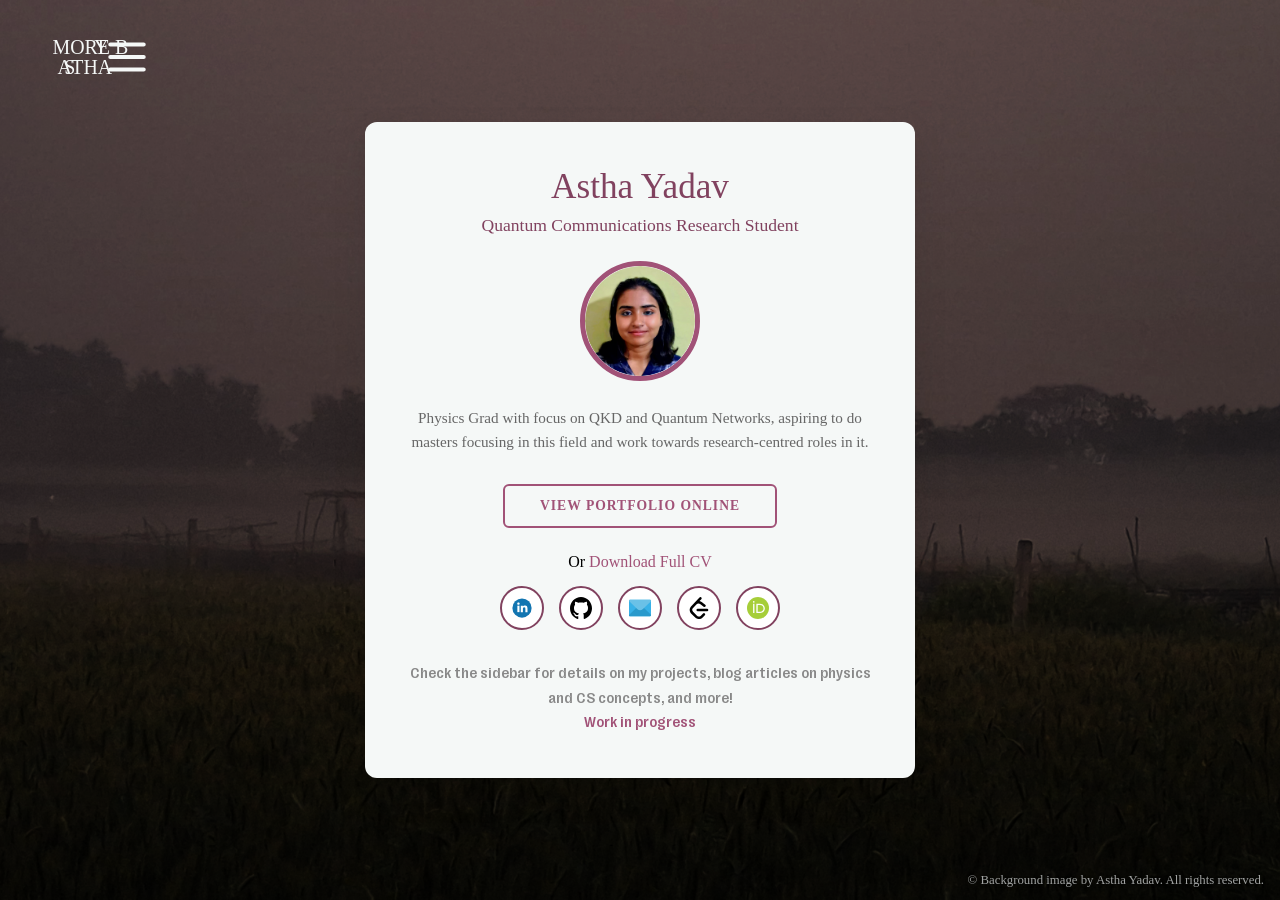
==== index.html @ 4293259c "issues in inwork html, 2.0" ====
<!DOCTYPE html>
<html lang="en">
<head>
  <meta charset="UTF-8">
  <meta name="viewport" content="width=device-width, initial-scale=1.0">
  <title>asthayadav</title>
  <link rel="stylesheet" href="assets/css/style.css">
  <link rel="icon" type="image/svg+xml" href="images/icons/favicon.svg">
  <script src="assets/js/main.js"></script>
</head>
<body>

  <div id="mySidebar" class="sidebar">
    <div class="closebtn" onclick="closeNav()">
      <img src="images/icons/close-button-berry-big.svg", width="30", height="30", alt="Close Button">
    </div>
    <div>
      <a href="https://serpious.github.io/thoughts/_blog.html">Physics & CS Blog</a>
    </div>
    <div>
      <a href="https://serpious.github.io/projects/_projects.html">My Projects</a>
    </div>
    <div>
      <a href="https://serpious.github.io/thoughts/_thoughts.html">ash's musings</a>
    </div>
    <!-- <div>
      <a href="https://serpious.github.io/ashart/">ash's musings</a>
    </div> -->
  </div>

  <div id="main">
	<button class="openbtn" onclick="openNav()">
    <img src="images/icons/menu-button-4.svg", width="100", height="50", alt="Menu Button">
    <!-- <img src="images\icons\menu-button-white.svg", width="100", height="50"> -->
  </button>
  <div class="profile-card">
    <h1 class="title">Astha Yadav</h1>
    <p class="subtitle">Quantum Communications Research Student</p>
    
    <div class="avatar-container">
      <img src="images/profile.png" alt="Profile Picture" class="avatar">
    </div>

    <p class="bio">
        Physics Grad with focus on QKD and Quantum Networks, aspiring to do masters focusing in this field and work towards research-centred roles in it.
    </p>

    <a href="https://serpious.github.io/online-cv/" class="btn-portfolio">VIEW PORTFOLIO ONLINE</a><br>
    Or <a href = "astha_cv.pdf">Download Full CV</a><br>
    <!-- <a href="cv_15_july.pdf" target="_blank" class="btn-portfolio">ACADEMIC CV</a> -->

    <!-- Social Icons Container -->
    <div class="social-links">
      <!-- LinkedIn -->
      <a href="https://linkedin.com/in/asthaashray" target="_blank" rel="noopener noreferrer" class="social-icon" title="LinkedIn">
        <img src="images/icons/linkedin.svg" alt="LinkedIn">
      </a>

      <!-- GitHub -->
      <a href="https://github.com/serpious" target="_blank" rel="noopener noreferrer" class="social-icon" title="GitHub">
        <img src="images/icons/github.svg" alt="GitHub">
      </a>

      <!-- Mailto -->
      <a href="mailto:asthayadav@proton.me" class="social-icon" title="Email">
        <img src="images/icons/mail.svg" alt="Email">
      </a>

      <!-- LeetCode -->
      <a href="https://leetcode.com/u/serpious/" target="_blank" rel="noopener noreferrer" class="social-icon" title="LeetCode">
        <img src="images/icons/leetcode.svg" alt="LeetCode">
      </a>

      <!-- ORCID -->
      <a href="https://orcid.org/0009-0001-5132-0050" target="_blank" rel="noopener noreferrer" class="social-icon" title="ORCID">
        <img src="images/icons/orcid.svg" alt="ORCID">
      </a>
    </div>

    <span class="sans-text">
      Check the sidebar for details on my projects, blog articles on physics and CS concepts, and more! <br>
      <a href="/inwork.html">Work in progress</a>
    </span>
    
    <!-- Maybe I'll revert back to this if I want' -->
    <!-- <div class="footer-credits">
      <p>Background image taken and edited by me.</p>
    </div> -->
  </div>
  <div class="bg-copyright">
    &copy; Background image by Astha Yadav. All rights reserved.
  </div>
  </div>

</body>
</html>
---- assets/css/style.css ----
@font-face {
  font-family: 'Right Grotesk';
  src: url('../fonts/RightGrotesk-Medium.ttf') format('truetype');
  font-weight: normal;
  font-style: normal;
}

/* General Setup */
* {
  margin: 0;
  padding: 0;
  box-sizing: border-box;
  font-family: 'Roboto Serif', Georgia, serif;
}

body {
    min-height: 100vh;
    display: flex;
    justify-content: center;
    align-items: center;
    padding: 20px;
  
    background-image: url('/images/bg.webp');
    background-size: cover; 
    background-position: center;
    background-repeat: no-repeat;
    background-attachment: fixed; 
}

.sans-text {
  font-family: 'Right Grotesk', sans-serif;
  color: #888888;
  font-size: 0.95rem;
  line-height: 1.6;
  margin-bottom: 30px;
}

/* white profile card */
.profile-card {
  background: #f5f8f7;
  width: 100%;
  max-width: 550px;
  padding: 45px 40px;
  border-radius: 12px;
  box-shadow: 0 15px 35px rgba(0, 0, 0, 0.1);
  text-align: center;
  transition: opacity 0.3s ease, visibility 0.3s ease;
  opacity: 1;
  visibility: visible;
}

/* On mobile screens (< 600px), fade out when the hide-mobile class is added */
@media (max-width: 700px) {
  .profile-card.hide-mobile {
    opacity: 0;
    visibility: hidden;
    pointer-events: none; /* Prevents clicking links on the card while invisible */
  }
}

/* titles */
.title {
  /* font-family: 'Roboto Serif', Georgia, serif; */
  color: #81425f;
  font-size: 2.2rem;
  font-weight: 400;
  margin-bottom: 8px;
}

.subtitle {
  color: #81425f;
  font-size: 1.1rem;
  font-weight: 400;
  margin-bottom: 25px;
}

/* Any sort of site message */
.caution-message {
  font-family: 'Right Grotesk', sans-serif;
  color: rgba(255, 255, 255, 0.65);
}

/* Avatar Image */
.avatar-container {
  display: flex;
  justify-content: center;
  margin-bottom: 25px;
}

.avatar {
  width: 120px;
  height: 120px;
  border-radius: 50%;
  object-fit: cover;
  border: 5px solid #a15277;
}

/* Bio Text */
.bio {
  color: #666666;
  font-size: 0.95rem;
  line-height: 1.6;
  margin-bottom: 30px;
}

/* Button */
.btn-portfolio {
  display: inline-block;
  padding: 12px 35px;
  border: 2px solid #a15277;
  color: #a15277;
  text-decoration: none;
  font-weight: 600;
  font-size: 0.85rem;
  letter-spacing: 1px;
  border-radius: 6px;
  transition: all 0.3s ease;
  margin-bottom: 25px;
}

.btn-portfolio:hover {
  background-color: #81425f;
  color: #ffffff;
}

.home-button{
  font-family: 'Right Grotesk', sans-serif;
  position: fixed;
  top: 20px;
  left: 20px;
  font-size: 25px;
  cursor: pointer;
  background-color: transparent;
  color: rgba(245, 248, 247, 0.65);
  border-color: transparent;
  border-style: solid;
}

/* Footer Links */
.footer-credits {
  font-size: 0.8rem;
  color: #999999;
}

.footer-credits a {
  color: #888888;
  text-decoration: underline;
}

/* Social Links */
.social-links {
  display: flex;
  justify-content: center;
  align-items: center;
  gap: 15px; /* spacing bw*/
  margin-top: 15px;
  margin-bottom: 30px;
}

/* Circle Button Base */
.social-icon {
  width: 44px;
  height: 44px;
  border-radius: 50%;
  border: 2px solid #81425f;
  background-color: #ffffff;
  display: flex;
  justify-content: center;
  align-items: center;
  text-decoration: none;
  transition: all 0.3s ease;
  box-sizing: border-box;
}

/* Icon Images Inside Circles */
.social-icon img {
  width: 22px;
  height: 22px;
  object-fit: contain;
  transition: transform 0.2s ease, filter 0.3s ease;
}

/* Hover Effects */
.social-icon:hover {
  background-color: #81425f;
  transform: translateY(-3px);
  box-shadow: 0 5px 12px #a15277;
}

/* subtle icon zoom on hover */
.social-icon:hover img {
  transform: scale(1.1);
  /* inverts svg color */
  filter: brightness(0) invert(1); 
}

.home-icon:hover{
  transform: scale(1.1)
}

/* all links */
a {
  font-family: inherit;      
  color: #a15277;
  text-decoration: none;
  font-weight: 500;
  transition: color 0.2s ease;
}

/* Hover state*/
a:hover {
  color: #428164;
  text-decoration: underline;
}

/* Visited state */
a:visited {
  color: #a15277;
}

a.white-link,
a.white-link:visited {
  color: #f5f8f7;
  text-decoration: none;
}

/* Hover state for white links */
a.white-link:hover {
  color: #a15277;
  text-decoration: none; 
}

/* specially made this for the home button link </3 */
a.home-link,
a.home-link:visited {
  color: rgba(245, 248, 247, 0.65);
  text-decoration: none;
}
a.home-link:hover {
  color: rgba(245, 248, 247, 0.65); 
  text-decoration: none;
  font-size: larger;
}

/*Side bar*/
.sidebar {
  height: 100%;
  width: 0;
  position: fixed;
  top: 0;
  left: 0;
  background-color: #f5f8f7;
  overflow-x: hidden;
  transition: 0.5s;
  padding-top: 100px;
}

/* Sidebar Options */
.sidebar div {
  font-family:'Right Grotesk', sans-serif;
  padding: 8px 8px 8px 30px;
  font-size: 24px;
  display: block;
  transition: 0.5s;
  cursor: pointer;
}

/* Sidebar close button */
.sidebar .closebtn {
  position: absolute;
  top: 22px;
  right: 25px;
}

/* The open button */
.openbtn {
  position: fixed;
  top: 30px;
  left: 50px;
  font-size: 25px;
  cursor: pointer;
  background-color: transparent;
  color: #f5f8f7;
  border-color: transparent;
  border-style: solid;
}

#main {
  transition: margin-left .5s;
}

/* Copyright Footer */
.bg-copyright {
  position: fixed;
  bottom: 12px;
  right: 16px;
  font-size: 0.80rem;
  color: rgba(245, 248, 247, 0.65); /* semi-transparent */
  font-family: inherit;
  z-index: 100;
  pointer-events: none; /* so it doesn't block clicks on nearby links */
  text-shadow: 0 1px 3px rgba(0, 0, 0, 0.6); /* for added contrast */
}
/* I will it to bottom-center on mobile screens */

/* ==========================================
   Mobile Responsive Adjustments (< 600px)
   ========================================== */
@media (max-width: 600px) {
  
  /* Added viewport margin so background image is visible around the edges */
  body {
    padding: 16px; /* Prevents profile card from touching screen edges */
  }

  /* Made the white card compact */
  .profile-card {
    width: 100%;
    max-width: 100%;
    padding: 24px 18px; /* Reduced top/bottom and side padding */
    border-radius: 16px;
    
    /* Subtle translucency lets background hint through while keeping text readable */
    background: rgba(255, 255, 255, 0.95);
    -webkit-backdrop-filter: blur(8px); /*This is for iOS devices*/
    backdrop-filter: blur(8px); /* Glassmorphism blur effect */
    box-shadow: 0 8px 24px rgba(0, 0, 0, 0.15);
  }

  /* Scale down titles and text */
  .title {
    font-size: 1.6rem;
    margin-bottom: 4px;
  }

  .subtitle {
    font-size: 0.95rem;
    margin-bottom: 18px;
  }

  /* Smaller Avatar Image */
  .avatar {
    width: 90px;
    height: 90px;
    border-width: 3px;
  }

  /* Bio Text Padding & Size */
  .bio {
    font-size: 0.88rem;
    line-height: 1.5;
    margin-bottom: 20px;
  }

  /* Full-Width Button for Easy Tapping */
  .btn-portfolio {
    display: block;
    width: 100%;
    padding: 12px 0;
    text-align: center;
    font-size: 0.85rem;
  }

  /* Tighter Social Links Spacing */
  .social-links {
    gap: 12px;
    margin-top: 20px;
    margin-bottom: 20px;
  }

  .social-icon {
    width: 40px;
    height: 40px;
  }

  .social-icon img {
    width: 20px;
    height: 20px;
  }

  .bg-copyright {
    right: auto;
    left: 50%;
    transform: translateX(-50%);
    bottom: 8px;
    white-space: nowrap;
  }


}
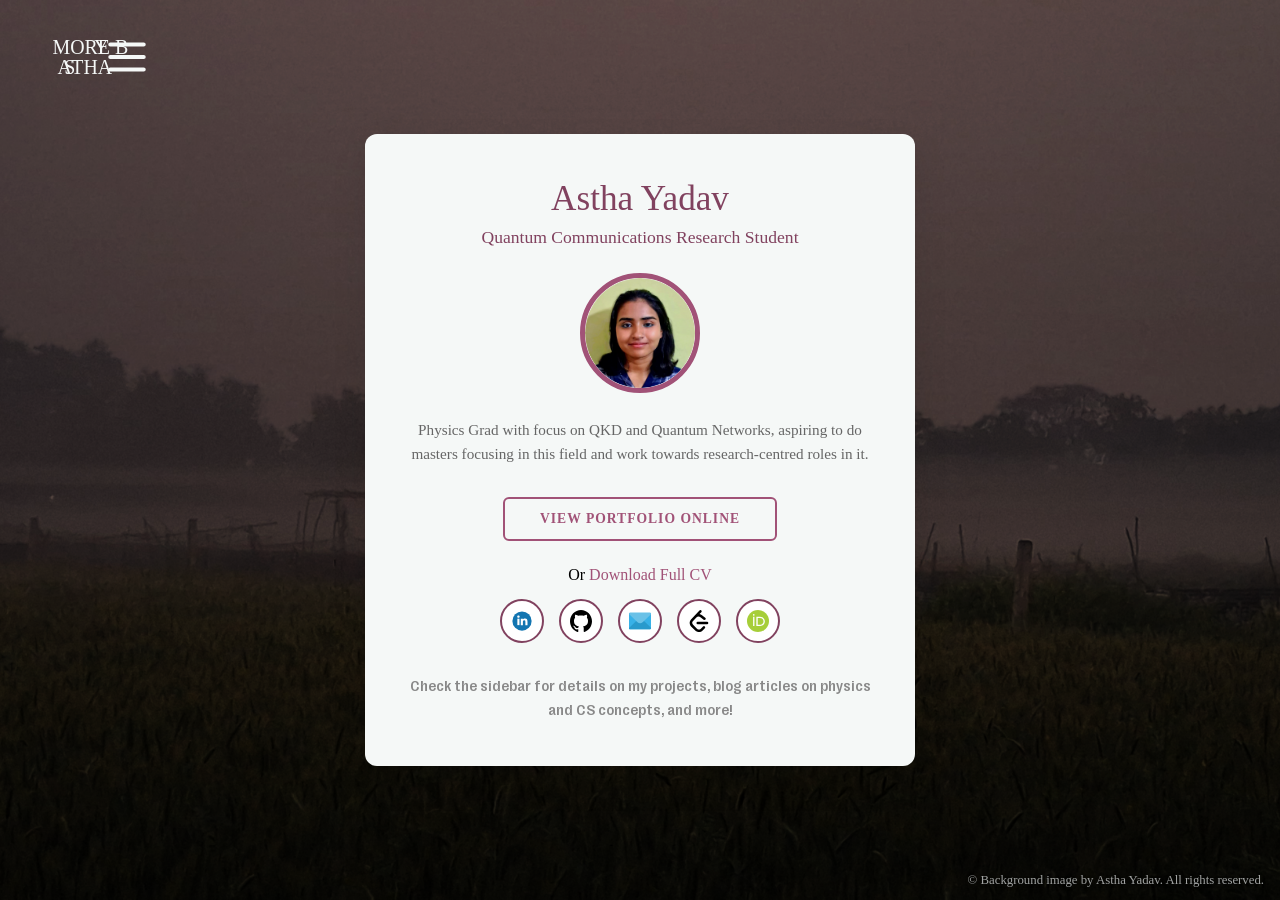
==== commit 4db689b9: "inwork html, fix 3" ====
--- a/index.html
+++ b/index.html
@@ -78,8 +78,7 @@
     </div>
 
     <span class="sans-text">
-      Check the sidebar for details on my projects, blog articles on physics and CS concepts, and more! <br>
-      <a href="/inwork.html">Work in progress</a>
+      Check the sidebar for details on my projects, blog articles on physics and CS concepts, and more!
     </span>
     
     <!-- Maybe I'll revert back to this if I want' -->
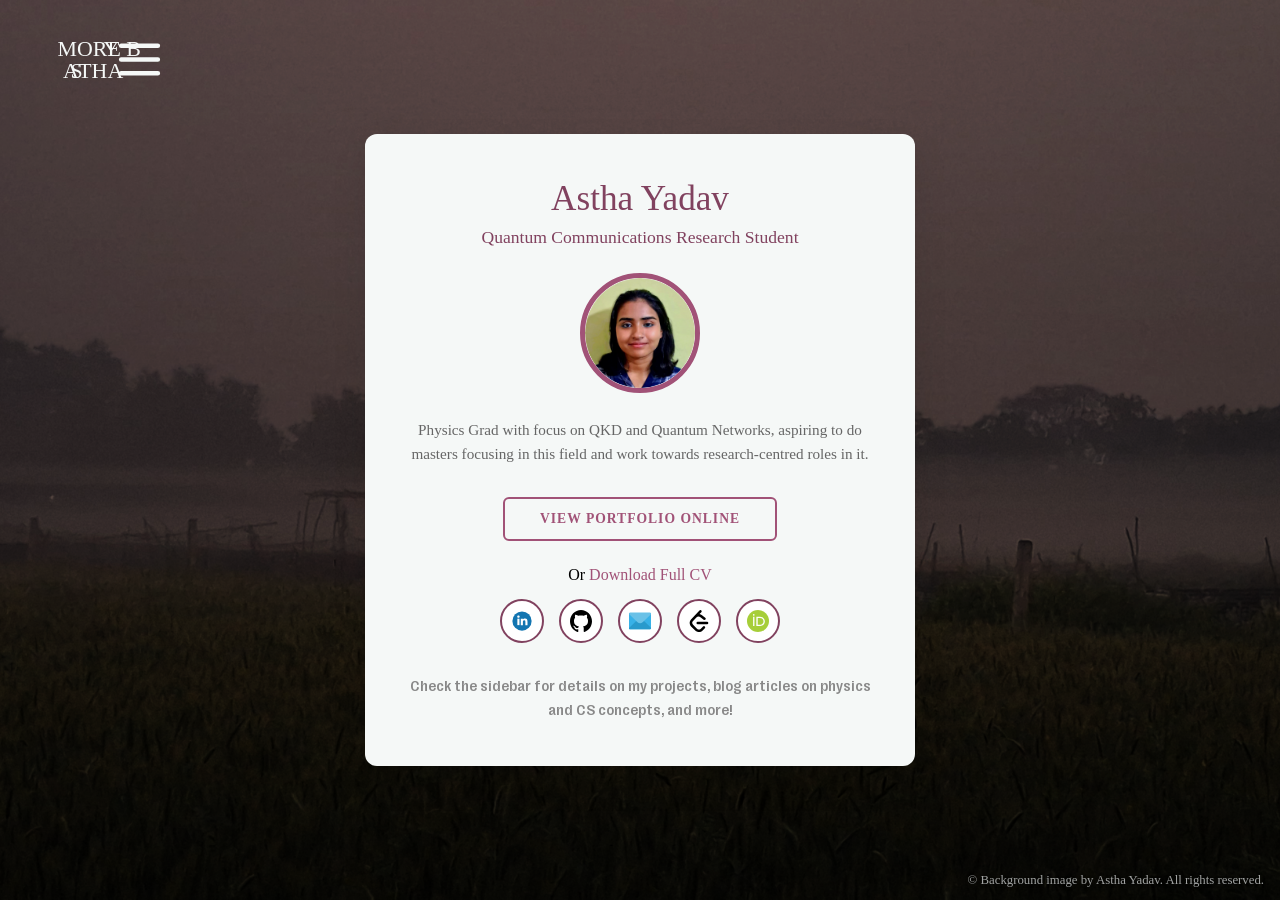
==== commit eb2b6bde: "making the menu icon slightly larger" ====
--- a/index.html
+++ b/index.html
@@ -15,7 +15,7 @@
       <img src="images/icons/close-button-berry-big.svg", width="30", height="30", alt="Close Button">
     </div>
     <div>
-      <a href="https://serpious.github.io/thoughts/_blog.html">Physics & CS Blog</a>
+      <a href="https://serpious.github.io/blog/_blog.html">Physics & CS Blog</a>
     </div>
     <div>
       <a href="https://serpious.github.io/projects/_projects.html">My Projects</a>
@@ -30,7 +30,7 @@
 
   <div id="main">
 	<button class="openbtn" onclick="openNav()">
-    <img src="images/icons/menu-button-4.svg", width="100", height="50", alt="Menu Button">
+    <img src="images/icons/menu-button-4.svg", width="120", height="55", alt="Menu Button">
     <!-- <img src="images\icons\menu-button-white.svg", width="100", height="50"> -->
   </button>
   <div class="profile-card">
--- a/assets/css/style.css
+++ b/assets/css/style.css
@@ -27,6 +27,22 @@
     background-attachment: fixed; 
 }
 
+body.others{
+  min-height: 100vh;
+  display: flex;
+  justify-content: center;
+  align-items: center;
+  padding: 20px;
+
+  background-image: url('/images/bg.webp');
+  background-size: cover; 
+  background-position: center;
+  background-repeat: no-repeat;
+  background-attachment: fixed; 
+  -webkit-backdrop-filter: blur(8px); /*This is for iOS devices*/
+  backdrop-filter: blur(8px)
+}
+
 .sans-text {
   font-family: 'Right Grotesk', sans-serif;
   color: #888888;
@@ -195,7 +211,7 @@
 }
 
 .home-icon:hover{
-  transform: scale(1.1)
+  transform: scale(1.01)
 }
 
 /* all links */
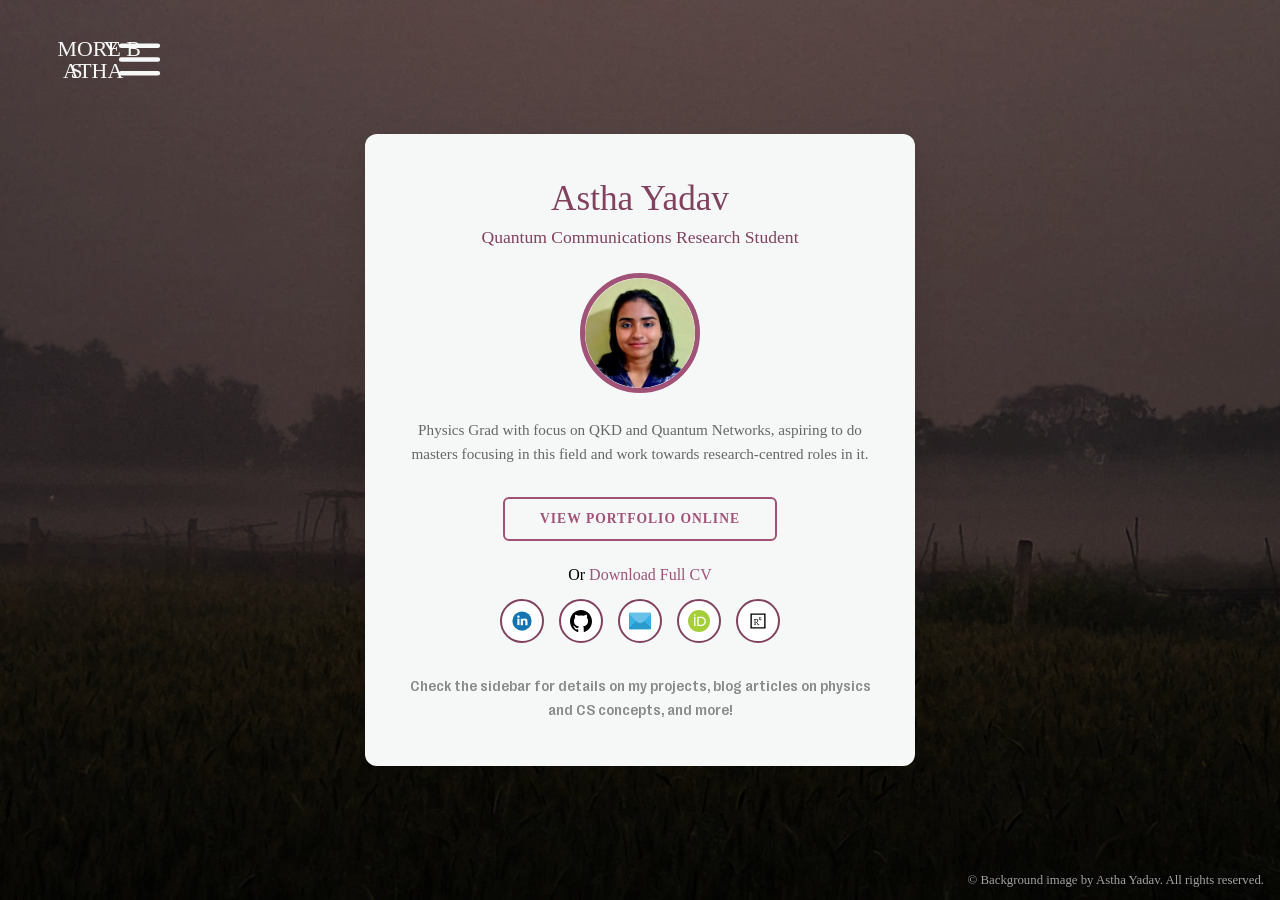
==== commit 10b14d12: "updated CV, added researchgate link" ====
--- a/index.html
+++ b/index.html
@@ -30,7 +30,7 @@
 
   <div id="main">
 	<button class="openbtn" onclick="openNav()">
-    <img src="images/icons/menu-button-4.svg", width="120", height="55", alt="Menu Button">
+    <img class = "menu-icon" src="images/icons/menu-button-4.svg" alt="Menu Button">
     <!-- <img src="images\icons\menu-button-white.svg", width="100", height="50"> -->
   </button>
   <div class="profile-card">
@@ -66,15 +66,22 @@
         <img src="images/icons/mail.svg" alt="Email">
       </a>
 
-      <!-- LeetCode -->
+      <!-- LeetCode
       <a href="https://leetcode.com/u/serpious/" target="_blank" rel="noopener noreferrer" class="social-icon" title="LeetCode">
         <img src="images/icons/leetcode.svg" alt="LeetCode">
-      </a>
+      </a> -->
 
       <!-- ORCID -->
       <a href="https://orcid.org/0009-0001-5132-0050" target="_blank" rel="noopener noreferrer" class="social-icon" title="ORCID">
         <img src="images/icons/orcid.svg" alt="ORCID">
       </a>
+
+      <!-- ORCID -->
+      <a href="https://www.researchgate.net/profile/Astha-Yadav-11" target="_blank" rel="noopener noreferrer" class="social-icon" title="ORCID">
+        <img src="images/icons/researchgate.svg" alt="ORCID">
+      </a>
+
+
     </div>
 
     <span class="sans-text">
--- a/assets/css/style.css
+++ b/assets/css/style.css
@@ -64,15 +64,7 @@
   opacity: 1;
   visibility: visible;
 }
-
-/* On mobile screens (< 600px), fade out when the hide-mobile class is added */
-@media (max-width: 700px) {
-  .profile-card.hide-mobile {
-    opacity: 0;
-    visibility: hidden;
-    pointer-events: none; /* Prevents clicking links on the card while invisible */
-  }
-}
+/* it fades out on smaller width screens, code in mobile section */
 
 /* titles */
 .title {
@@ -319,9 +311,24 @@
 }
 /* I will it to bottom-center on mobile screens */
 
+img.menu-icon {
+  width: 120px;
+  height: 55px;
+}
+
 /* ==========================================
-   Mobile Responsive Adjustments (< 600px)
+   Mobile Responsive Adjustments
    ========================================== */
+
+/* fade out when the hide-mobile class is added */
+@media (max-width: 700px) {
+  .profile-card.hide-mobile {
+    opacity: 0;
+    visibility: hidden;
+    pointer-events: none; /* Prevents clicking links on the card while invisible */
+  }
+}
+
 @media (max-width: 600px) {
   
   /* Added viewport margin so background image is visible around the edges */
@@ -329,9 +336,17 @@
     padding: 16px; /* Prevents profile card from touching screen edges */
   }
 
+  #main {
+    margin-left: 0 !important;
+  }
+  
+  /* Ensure profile card stays perfectly centered */
+  .profile-card {
+    margin: 0 auto;
+  }
+
   /* Made the white card compact */
   .profile-card {
-    width: 100%;
     max-width: 100%;
     padding: 24px 18px; /* Reduced top/bottom and side padding */
     border-radius: 16px;
@@ -343,7 +358,17 @@
     box-shadow: 0 8px 24px rgba(0, 0, 0, 0.15);
   }
 
-  /* Scale down titles and text */
+  /* scaling down text and headings and all*/
+  .profile-card h1 {
+    font-size: 1.4rem;
+    margin-bottom: 8px;
+  }
+
+  .profile-card p {
+    font-size: 0.9rem;
+    line-height: 1.4;
+  }
+
   .title {
     font-size: 1.6rem;
     margin-bottom: 4px;
@@ -354,21 +379,28 @@
     margin-bottom: 18px;
   }
 
-  /* Smaller Avatar Image */
-  .avatar {
-    width: 90px;
-    height: 90px;
-    border-width: 3px;
-  }
-
-  /* Bio Text Padding & Size */
   .bio {
     font-size: 0.88rem;
     line-height: 1.5;
     margin-bottom: 20px;
   }
 
-  /* Full-Width Button for Easy Tapping */
+  .bg-copyright {
+    right: auto;
+    left: 50%;
+    transform: translateX(-50%);
+    bottom: 8px;
+    white-space: nowrap;
+  }
+
+  /* tighter social links spacing */
+  .social-links {
+    gap: 12px;
+    margin-top: 20px;
+    margin-bottom: 20px;
+  }
+
+  /* Full-width button for easy tapping */
   .btn-portfolio {
     display: block;
     width: 100%;
@@ -377,11 +409,28 @@
     font-size: 0.85rem;
   }
 
-  /* Tighter Social Links Spacing */
-  .social-links {
-    gap: 12px;
-    margin-top: 20px;
-    margin-bottom: 20px;
+  /* scale down visual elements ie menu, sidebar, icons */
+  img.menu-icon {
+    width: 100px;
+    height: auto; /* to maintain aspect ratio and have no stretching */
+  }
+
+  .openbtn {
+    position: fixed;
+    top: 30px;
+    left: 50px;
+    font-size: 25px;
+    cursor: pointer;
+    background-color: transparent;
+    color: #f5f8f7;
+    border-color: transparent;
+    border-style: solid;
+  }
+
+  .avatar {
+    width: 90px;
+    height: 90px;
+    border-width: 3px;
   }
 
   .social-icon {
@@ -392,6 +441,73 @@
   .social-icon img {
     width: 20px;
     height: 20px;
+  }
+  
+.sans-text {
+  font-family: 'Right Grotesk', sans-serif;
+  color: #888888;
+  font-size: 0.85rem;
+  line-height: 1.6;
+  margin-bottom: 30px;
+}
+}
+
+
+@media (max-width: 450px) {
+
+  /* Added viewport margin so background image is visible around the edges */
+  body {
+    padding: 16px; /* Prevents profile card from touching screen edges */
+  }
+
+  #main {
+    margin-left: 0 !important;
+  }
+  
+  /* Ensure profile card stays perfectly centered */
+  .profile-card {
+    margin: 0 auto;
+  }
+
+  /* Made the white card compact */
+  .profile-card {
+    max-width: 85%;
+    padding: 15px 15px; /* Reduced top/bottom and side padding */
+    border-radius: 16px;
+    
+    /* Subtle translucency lets background hint through while keeping text readable */
+    background: rgba(255, 255, 255, 0.95);
+    -webkit-backdrop-filter: blur(8px); /*This is for iOS devices*/
+    backdrop-filter: blur(8px); /* Glassmorphism blur effect */
+    box-shadow: 0 8px 24px rgba(0, 0, 0, 0.15);
+  }
+
+  /* scaling down text and headings and all*/
+  .profile-card h1 {
+    font-size: 1.3rem;
+    margin-bottom: 8px;
+  }
+
+  .profile-card p {
+    font-size: 0.9rem;
+    line-height: 1.4;
+  }
+
+  
+  .title {
+    font-size: 1.6rem;
+    margin-bottom: 4px;
+  }
+
+  .subtitle {
+    font-size: 0.8rem;
+    margin-bottom: 18px;
+  }
+
+  .bio {
+    font-size: 0.9rem;
+    line-height: 1.5;
+    margin-bottom: 20px;
   }
 
   .bg-copyright {
@@ -402,5 +518,59 @@
     white-space: nowrap;
   }
 
-
+  /* tighter social links spacing */
+  .social-links {
+    gap: 7px;
+    margin-top: 7px;
+    margin-bottom: 7px;
+  }
+
+  /* Full-width button for easy tapping */
+  .btn-portfolio {
+    display: block;
+    width: 100%;
+    padding: 10px 0;
+    text-align: center;
+    font-size: 0.77rem;
+  }
+
+  img.menu-icon {
+    width: 90px;
+    height: auto; /* to maintain aspect ratio and have no stretching */
+  }
+
+  .openbtn {
+    position: fixed;
+    top: 5px;
+    left: 10px;
+    font-size: 25px;
+    cursor: pointer;
+    background-color: transparent;
+    color: #f5f8f7;
+    border-color: transparent;
+    border-style: solid;
+  }
+
+  .avatar {
+    width: 90px;
+    height: 90px;
+    border-width: 3px;
+  }
+
+  .social-icon {
+    width: 35px;
+    height: 35px;
+  }
+
+  .social-icon img {
+    width: 20px;
+    height: 20px;
+  }
+  .sans-text {
+    font-family: 'Right Grotesk', sans-serif;
+    color: #888888;
+    font-size: 0.8rem;
+    line-height: 1.6;
+    margin-bottom: 25px;
+  }
 }
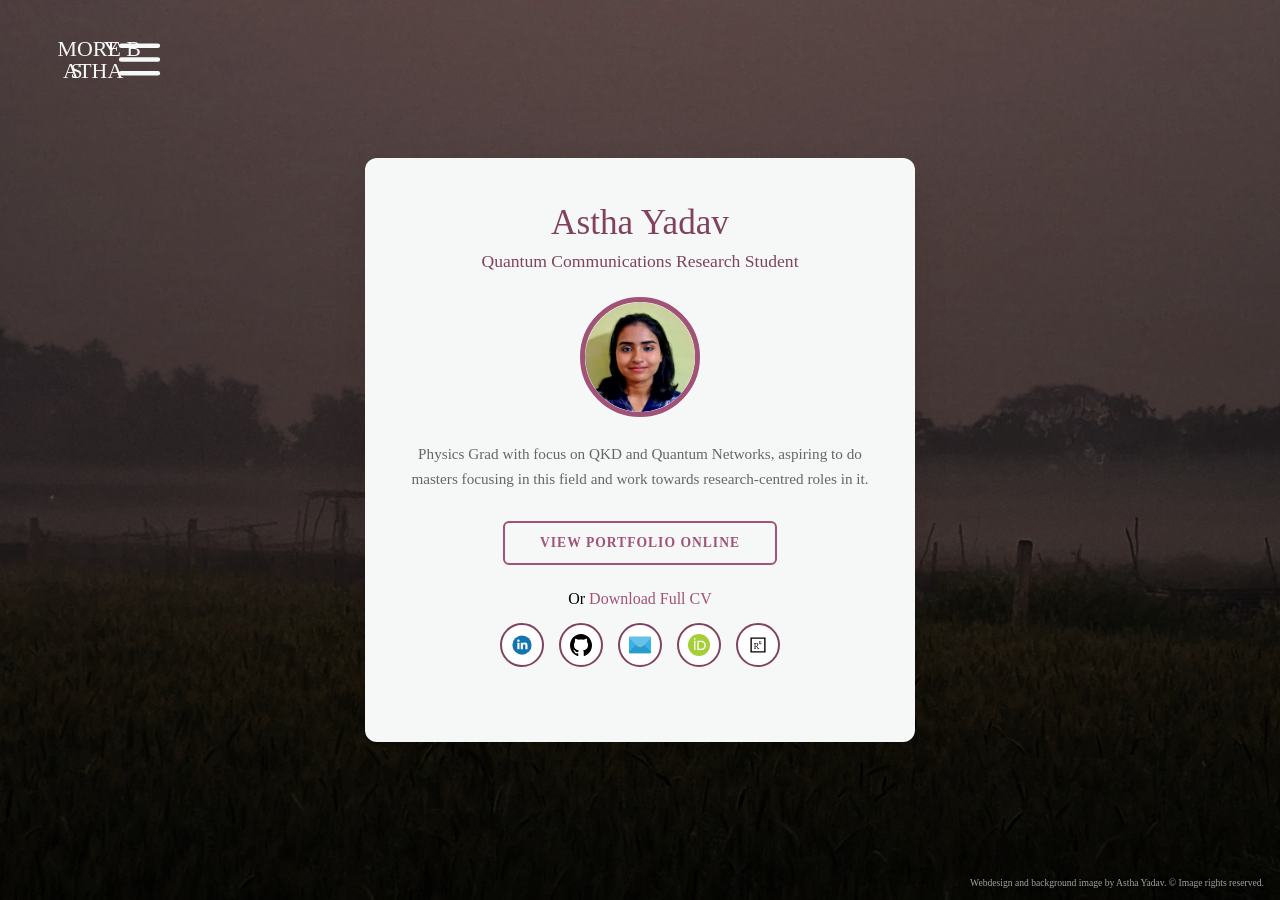
==== commit 12f54c2b: "updated copyright info text, commented the "check projects" msg for now as its WIP" ====
--- a/index.html
+++ b/index.html
@@ -84,18 +84,19 @@
 
     </div>
 
-    <span class="sans-text">
-      Check the sidebar for details on my projects, blog articles on physics and CS concepts, and more!
-    </span>
+    <!-- I will uncomment it after I am done adding something to my blogs, projects, musings gahh -->
+    <!-- <span class="sans-text">
+      Check the sidebar for details on my projects, blog articles on physics and CS concepts, and more! 
+    </span> -->
     
     <!-- Maybe I'll revert back to this if I want' -->
     <!-- <div class="footer-credits">
       <p>Background image taken and edited by me.</p>
     </div> -->
   </div>
-  <div class="bg-copyright">
-    &copy; Background image by Astha Yadav. All rights reserved.
-  </div>
+    <div class="bg-copyright">
+      Webdesign and background image by Astha Yadav. &copy; Image rights reserved.
+    </div>
   </div>
 
 </body>
--- a/assets/css/style.css
+++ b/assets/css/style.css
@@ -302,7 +302,7 @@
   position: fixed;
   bottom: 12px;
   right: 16px;
-  font-size: 0.80rem;
+  font-size: 0.60rem;
   color: rgba(245, 248, 247, 0.65); /* semi-transparent */
   font-family: inherit;
   z-index: 100;
@@ -512,10 +512,10 @@
 
   .bg-copyright {
     right: auto;
-    left: 50%;
+    left: 35%;
     transform: translateX(-50%);
-    bottom: 8px;
-    white-space: nowrap;
+    bottom: 4px;
+    white-space: wrap;
   }
 
   /* tighter social links spacing */
@@ -569,8 +569,8 @@
   .sans-text {
     font-family: 'Right Grotesk', sans-serif;
     color: #888888;
-    font-size: 0.8rem;
-    line-height: 1.6;
+    font-size: 0.7rem;
+    line-height: 1;
     margin-bottom: 25px;
   }
 }
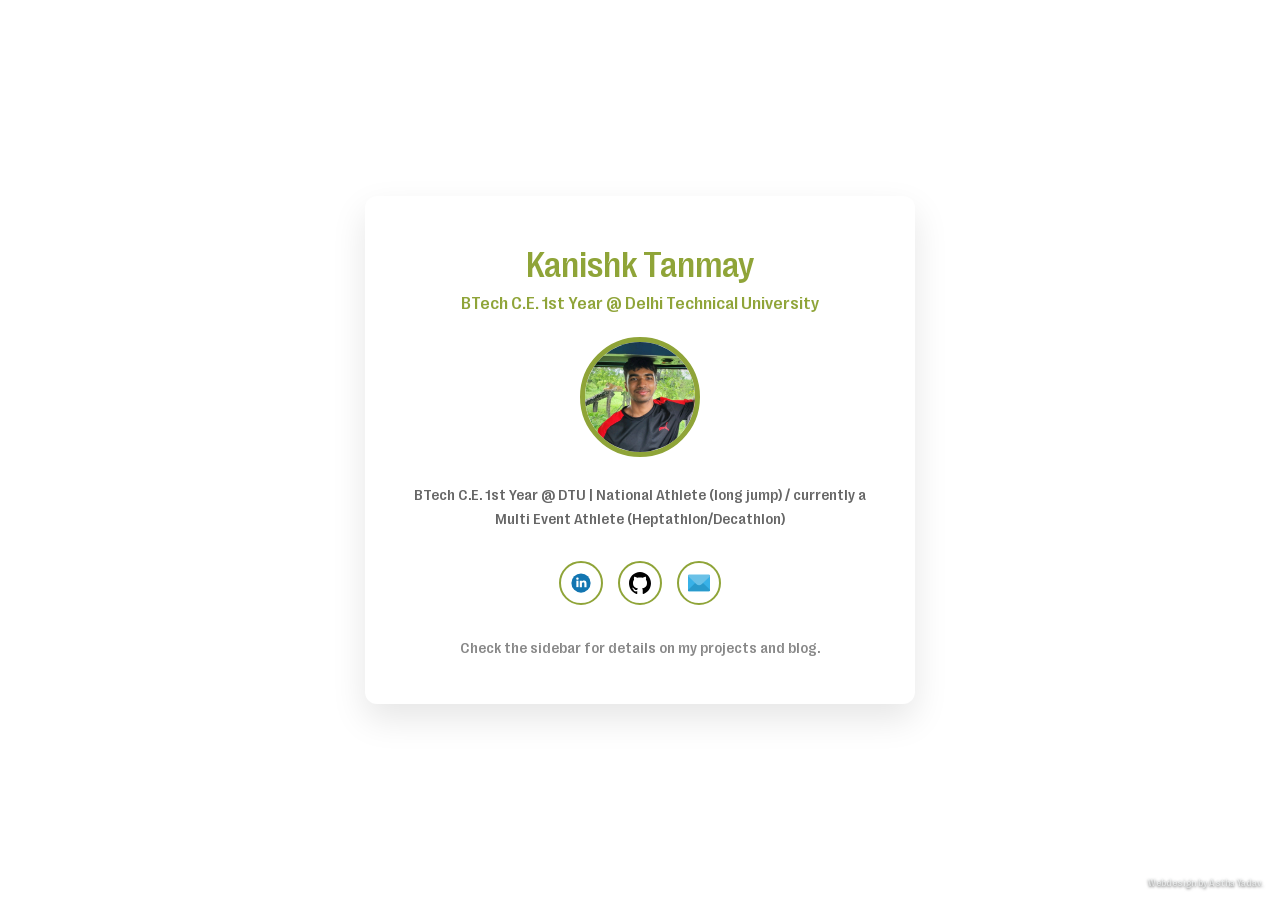
==== commit bf8b6996: "changing the details to match mine, changing color scheme and menu bar" ====
--- a/index.html
+++ b/index.html
@@ -3,7 +3,7 @@
 <head>
   <meta charset="UTF-8">
   <meta name="viewport" content="width=device-width, initial-scale=1.0">
-  <title>asthayadav</title>
+  <title>Kanishk Tanmay</title>
   <link rel="stylesheet" href="assets/css/style.css">
   <link rel="icon" type="image/svg+xml" href="images/icons/favicon.svg">
   <script src="assets/js/main.js"></script>
@@ -15,79 +15,65 @@
       <img src="images/icons/close-button-berry-big.svg", width="30", height="30", alt="Close Button">
     </div>
     <div>
-      <a href="https://serpious.github.io/blog/_blog.html">Physics & CS Blog</a>
+      <a href="https://kanishktanmay.github.io/blog/_blog.html">My Blog</a>
     </div>
     <div>
-      <a href="https://serpious.github.io/projects/_projects.html">My Projects</a>
+      <a href="https://kanishktanmay.github.io/projects/_projects.html">My Projects</a>
     </div>
     <div>
-      <a href="https://serpious.github.io/thoughts/_thoughts.html">ash's musings</a>
+      <a href="https://kanishktanmay.github.io/thoughts/_random.html">Random</a>
     </div>
-    <!-- <div>
-      <a href="https://serpious.github.io/ashart/">ash's musings</a>
-    </div> -->
   </div>
 
   <div id="main">
 	<button class="openbtn" onclick="openNav()">
-    <img class = "menu-icon" src="images/icons/menu-button-4.svg" alt="Menu Button">
-    <!-- <img src="images\icons\menu-button-white.svg", width="100", height="50"> -->
+    <img class = "menu-icon" src="images/icons/menu-button.svg" alt="Menu Button">
   </button>
   <div class="profile-card">
-    <h1 class="title">Astha Yadav</h1>
-    <p class="subtitle">Quantum Communications Research Student</p>
+    <h1 class="title">Kanishk Tanmay</h1>
+    <p class="subtitle">BTech C.E. 1st Year @ Delhi Technical University</p>
     
     <div class="avatar-container">
       <img src="images/profile.png" alt="Profile Picture" class="avatar">
     </div>
 
     <p class="bio">
-        Physics Grad with focus on QKD and Quantum Networks, aspiring to do masters focusing in this field and work towards research-centred roles in it.
+        BTech C.E. 1st Year @ DTU | National Athlete (long jump) / currently a Multi Event Athlete (Heptathlon/Decathlon)
     </p>
 
-    <a href="https://serpious.github.io/online-cv/" class="btn-portfolio">VIEW PORTFOLIO ONLINE</a><br>
-    Or <a href = "astha_cv.pdf">Download Full CV</a><br>
+    <!-- <a href="https://kanishktanmay.github.io/online-cv/" class="btn-portfolio">VIEW PORTFOLIO ONLINE</a><br> -->
+    <!-- Or <a href = "astha_cv.pdf">Download Full CV</a><br> -->
     <!-- <a href="cv_15_july.pdf" target="_blank" class="btn-portfolio">ACADEMIC CV</a> -->
 
     <!-- Social Icons Container -->
     <div class="social-links">
       <!-- LinkedIn -->
-      <a href="https://linkedin.com/in/asthaashray" target="_blank" rel="noopener noreferrer" class="social-icon" title="LinkedIn">
+      <a href="https://linkedin.com/in/kanishktanmay" target="_blank" rel="noopener noreferrer" class="social-icon" title="LinkedIn">
         <img src="images/icons/linkedin.svg" alt="LinkedIn">
       </a>
 
       <!-- GitHub -->
-      <a href="https://github.com/serpious" target="_blank" rel="noopener noreferrer" class="social-icon" title="GitHub">
+      <a href="https://github.com/kanishktanmay" target="_blank" rel="noopener noreferrer" class="social-icon" title="GitHub">
         <img src="images/icons/github.svg" alt="GitHub">
       </a>
 
       <!-- Mailto -->
-      <a href="mailto:asthayadav@proton.me" class="social-icon" title="Email">
+      <a href="mailto:kanishktanmay@gmail.com" class="social-icon" title="Email">
         <img src="images/icons/mail.svg" alt="Email">
       </a>
 
       <!-- LeetCode
-      <a href="https://leetcode.com/u/serpious/" target="_blank" rel="noopener noreferrer" class="social-icon" title="LeetCode">
+      <a href="https://leetcode.com/u/kanishktanmay/" target="_blank" rel="noopener noreferrer" class="social-icon" title="LeetCode">
         <img src="images/icons/leetcode.svg" alt="LeetCode">
       </a> -->
-
-      <!-- ORCID -->
-      <a href="https://orcid.org/0009-0001-5132-0050" target="_blank" rel="noopener noreferrer" class="social-icon" title="ORCID">
-        <img src="images/icons/orcid.svg" alt="ORCID">
-      </a>
-
-      <!-- ORCID -->
-      <a href="https://www.researchgate.net/profile/Astha-Yadav-11" target="_blank" rel="noopener noreferrer" class="social-icon" title="ORCID">
-        <img src="images/icons/researchgate.svg" alt="ORCID">
-      </a>
 
 
     </div>
 
     <!-- I will uncomment it after I am done adding something to my blogs, projects, musings gahh -->
-    <!-- <span class="sans-text">
-      Check the sidebar for details on my projects, blog articles on physics and CS concepts, and more! 
-    </span> -->
+    <span class="sans-text">
+      Check the sidebar for details on my projects and blog.
+    </span>
     
     <!-- Maybe I'll revert back to this if I want' -->
     <!-- <div class="footer-credits">
@@ -95,7 +81,7 @@
     </div> -->
   </div>
     <div class="bg-copyright">
-      Webdesign and background image by Astha Yadav. &copy; Image rights reserved.
+      Webdesign by Astha Yadav.
     </div>
   </div>
 
--- a/assets/css/style.css
+++ b/assets/css/style.css
@@ -10,7 +10,7 @@
   margin: 0;
   padding: 0;
   box-sizing: border-box;
-  font-family: 'Roboto Serif', Georgia, serif;
+  font-family: 'Right Grotesk', sans-serif;
 }
 
 body {
@@ -20,27 +20,11 @@
     align-items: center;
     padding: 20px;
   
-    background-image: url('/images/bg.webp');
+    background-image: url('/kanishktanmay.github.io/images/bg.jpg');
     background-size: cover; 
     background-position: center;
     background-repeat: no-repeat;
     background-attachment: fixed; 
-}
-
-body.others{
-  min-height: 100vh;
-  display: flex;
-  justify-content: center;
-  align-items: center;
-  padding: 20px;
-
-  background-image: url('/images/bg.webp');
-  background-size: cover; 
-  background-position: center;
-  background-repeat: no-repeat;
-  background-attachment: fixed; 
-  -webkit-backdrop-filter: blur(8px); /*This is for iOS devices*/
-  backdrop-filter: blur(8px)
 }
 
 .sans-text {
@@ -53,7 +37,7 @@
 
 /* white profile card */
 .profile-card {
-  background: #f5f8f7;
+  background: #ffffff;
   width: 100%;
   max-width: 550px;
   padding: 45px 40px;
@@ -69,14 +53,14 @@
 /* titles */
 .title {
   /* font-family: 'Roboto Serif', Georgia, serif; */
-  color: #81425f;
+  color: #8fa438;
   font-size: 2.2rem;
   font-weight: 400;
   margin-bottom: 8px;
 }
 
 .subtitle {
-  color: #81425f;
+  color: #8fa438;
   font-size: 1.1rem;
   font-weight: 400;
   margin-bottom: 25px;
@@ -100,7 +84,7 @@
   height: 120px;
   border-radius: 50%;
   object-fit: cover;
-  border: 5px solid #a15277;
+  border: 5px solid #8fa438;
 }
 
 /* Bio Text */
@@ -115,8 +99,8 @@
 .btn-portfolio {
   display: inline-block;
   padding: 12px 35px;
-  border: 2px solid #a15277;
-  color: #a15277;
+  border: 2px solid #8fa438;
+  color: #8fa438;
   text-decoration: none;
   font-weight: 600;
   font-size: 0.85rem;
@@ -127,7 +111,7 @@
 }
 
 .btn-portfolio:hover {
-  background-color: #81425f;
+  background-color: #8fa438;
   color: #ffffff;
 }
 
@@ -170,7 +154,7 @@
   width: 44px;
   height: 44px;
   border-radius: 50%;
-  border: 2px solid #81425f;
+  border: 2px solid #8fa438;
   background-color: #ffffff;
   display: flex;
   justify-content: center;
@@ -190,9 +174,9 @@
 
 /* Hover Effects */
 .social-icon:hover {
-  background-color: #81425f;
+  background-color: #8fa438;
   transform: translateY(-3px);
-  box-shadow: 0 5px 12px #a15277;
+  box-shadow: 0 5px 12px #8fa438;
 }
 
 /* subtle icon zoom on hover */
@@ -209,7 +193,7 @@
 /* all links */
 a {
   font-family: inherit;      
-  color: #a15277;
+  color: #8fa438;
   text-decoration: none;
   font-weight: 500;
   transition: color 0.2s ease;
@@ -223,18 +207,18 @@
 
 /* Visited state */
 a:visited {
-  color: #a15277;
+  color: #8fa438;
 }
 
 a.white-link,
 a.white-link:visited {
-  color: #f5f8f7;
+  color: #ffffff;
   text-decoration: none;
 }
 
 /* Hover state for white links */
 a.white-link:hover {
-  color: #a15277;
+  color: #8fa438;
   text-decoration: none; 
 }
 
@@ -257,7 +241,7 @@
   position: fixed;
   top: 0;
   left: 0;
-  background-color: #f5f8f7;
+  background-color: #ffffff;
   overflow-x: hidden;
   transition: 0.5s;
   padding-top: 100px;
@@ -288,7 +272,7 @@
   font-size: 25px;
   cursor: pointer;
   background-color: transparent;
-  color: #f5f8f7;
+  color: #ffffff;
   border-color: transparent;
   border-style: solid;
 }
@@ -422,7 +406,7 @@
     font-size: 25px;
     cursor: pointer;
     background-color: transparent;
-    color: #f5f8f7;
+    color: #ffffff;
     border-color: transparent;
     border-style: solid;
   }
@@ -546,7 +530,7 @@
     font-size: 25px;
     cursor: pointer;
     background-color: transparent;
-    color: #f5f8f7;
+    color: #ffffff;
     border-color: transparent;
     border-style: solid;
   }
